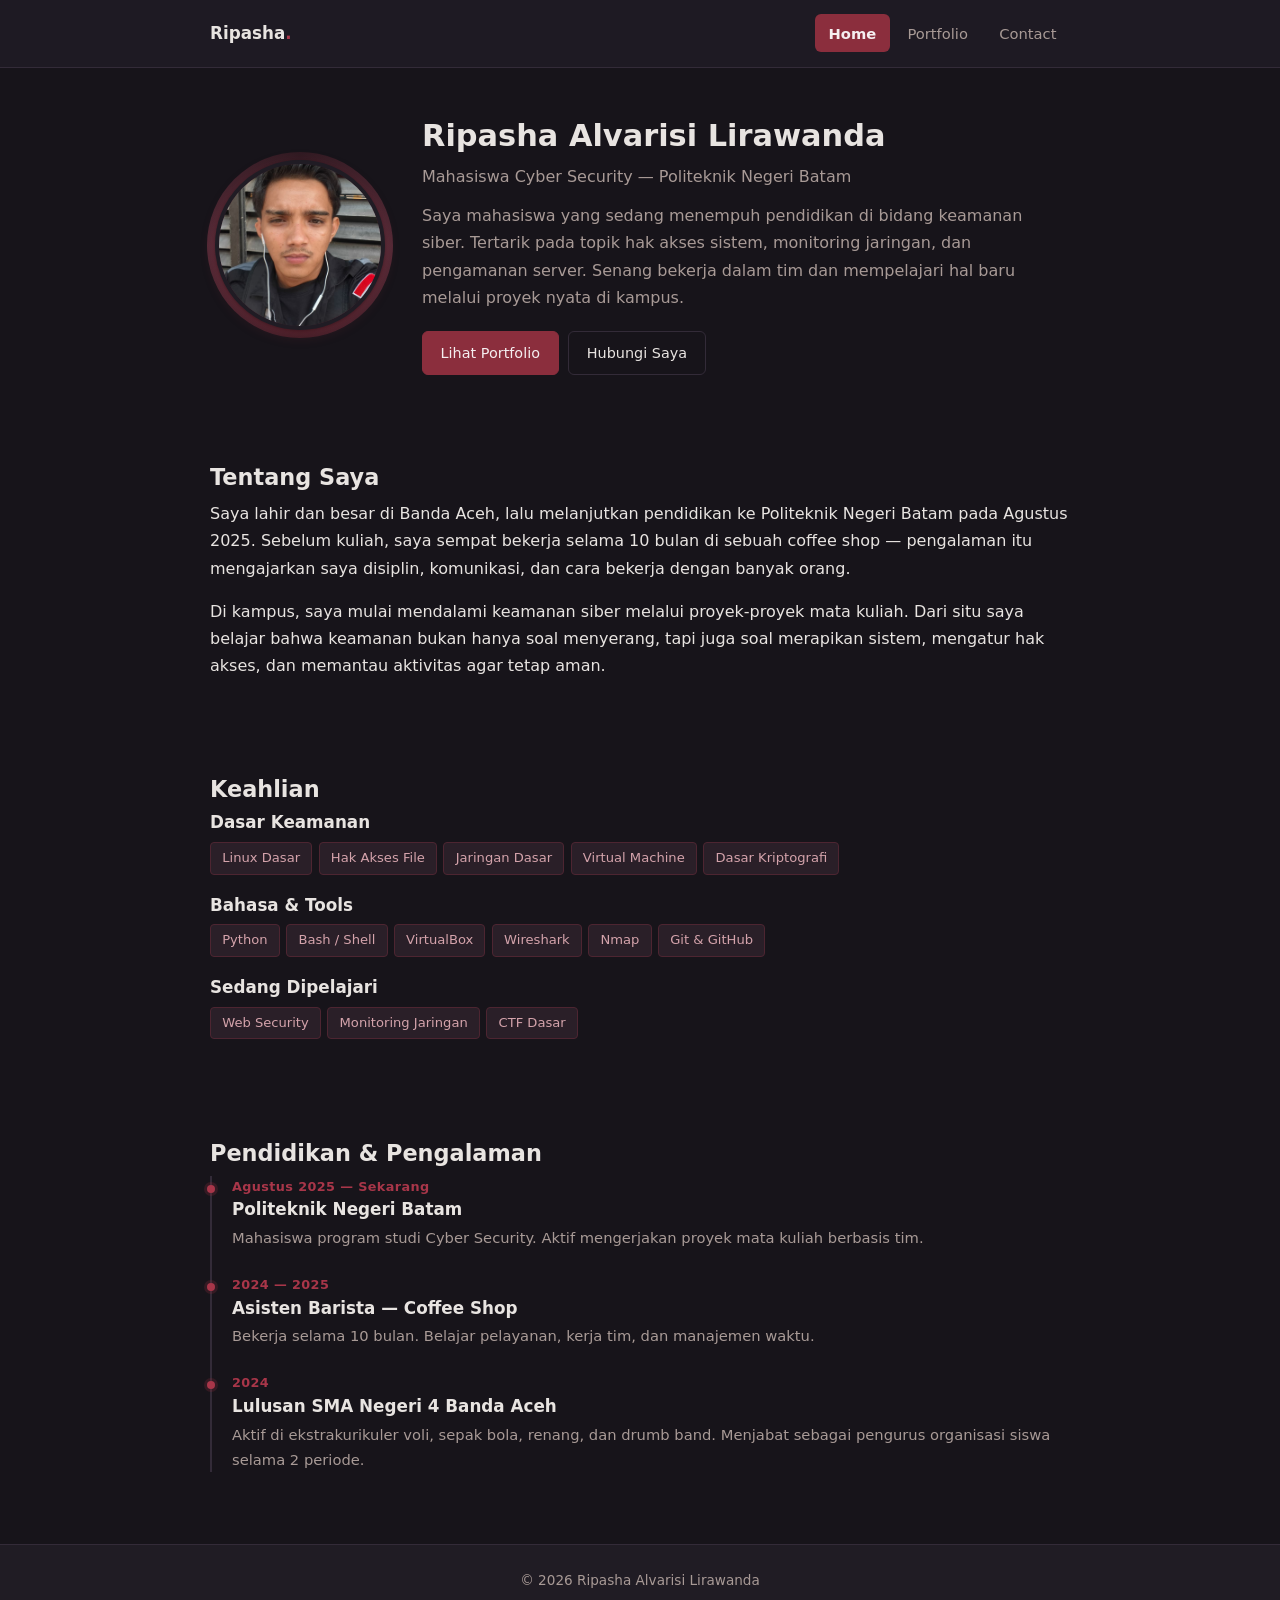
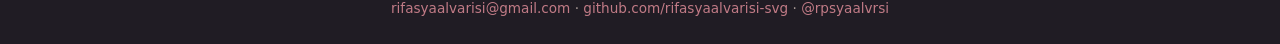
==== minggu1/index.html @ c2cc4b64 "Add files via upload" ====
<!DOCTYPE html>
<html lang="id">
<head>
  <meta charset="UTF-8">
  <meta name="viewport" content="width=device-width, initial-scale=1.0">
  <title>Ripasha Alvarisi Lirawanda — Mahasiswa Cyber Security</title>
  <meta name="description" content="Profil pribadi Ripasha Alvarisi Lirawanda, mahasiswa Cyber Security Politeknik Negeri Batam.">
  <link rel="stylesheet" href="css/style.css">
</head>
<body>

  <header class="site-header">
    <nav class="nav" aria-label="Navigasi utama">
      <a class="brand" href="index.html">Ripasha<span>.</span></a>
      <ul class="nav-list">
        <li><a href="index.html" aria-current="page">Home</a></li>
        <li><a href="portfolio.html">Portfolio</a></li>
        <li><a href="contact.html">Contact</a></li>
      </ul>
    </nav>
  </header>

  <main id="main">

    <!-- HERO -->
    <section class="hero" aria-labelledby="hero-title">
      <figure class="hero-photo">
        <img src="img/foto.jpg" alt="Foto Ripasha Alvarisi Lirawanda" width="200" height="200">
      </figure>

      <div class="hero-text">
        <h1 id="hero-title">Ripasha Alvarisi Lirawanda</h1>
        <p class="role">Mahasiswa Cyber Security — Politeknik Negeri Batam</p>
        <p class="bio">
          Saya mahasiswa yang sedang menempuh pendidikan di bidang keamanan
          siber. Tertarik pada topik hak akses sistem, monitoring jaringan,
          dan pengamanan server. Senang bekerja dalam tim dan mempelajari
          hal baru melalui proyek nyata di kampus.
        </p>
        <div class="cta">
          <a class="btn btn-primary" href="portfolio.html">Lihat Portfolio</a>
          <a class="btn btn-ghost" href="contact.html">Hubungi Saya</a>
        </div>
      </div>
    </section>

    <section class="section" id="tentang" aria-labelledby="tentang-title">
      <h2 id="tentang-title">Tentang Saya</h2>
      <p>
        Saya lahir dan besar di Banda Aceh, lalu melanjutkan pendidikan
        ke Politeknik Negeri Batam pada Agustus 2025. Sebelum kuliah, saya
        sempat bekerja selama 10 bulan di sebuah coffee shop — pengalaman
        itu mengajarkan saya disiplin, komunikasi, dan cara bekerja dengan
        banyak orang.
      </p>
      <p>
        Di kampus, saya mulai mendalami keamanan siber melalui proyek-proyek
        mata kuliah. Dari situ saya belajar bahwa keamanan bukan hanya soal
        menyerang, tapi juga soal merapikan sistem, mengatur hak akses, dan
        memantau aktivitas agar tetap aman.
      </p>
    </section>

    <!-- SKILL -->
    <section class="section" id="skill" aria-labelledby="skill-title">
      <h2 id="skill-title">Keahlian</h2>

      <h3>Dasar Keamanan</h3>
      <ul class="badges">
        <li>Linux Dasar</li>
        <li>Hak Akses File</li>
        <li>Jaringan Dasar</li>
        <li>Virtual Machine</li>
        <li>Dasar Kriptografi</li>
      </ul>

      <h3>Bahasa &amp; Tools</h3>
      <ul class="badges">
        <li>Python</li>
        <li>Bash / Shell</li>
        <li>VirtualBox</li>
        <li>Wireshark</li>
        <li>Nmap</li>
        <li>Git &amp; GitHub</li>
      </ul>

      <h3>Sedang Dipelajari</h3>
      <ul class="badges">
        <li>Web Security</li>
        <li>Monitoring Jaringan</li>
        <li>CTF Dasar</li>
      </ul>
    </section>

    <section class="section" id="pengalaman" aria-labelledby="pengalaman-title">
      <h2 id="pengalaman-title">Pendidikan &amp; Pengalaman</h2>
      <ol class="timeline">
        <li>
          <time datetime="2025">Agustus 2025 — Sekarang</time>
          <h3>Politeknik Negeri Batam</h3>
          <p>Mahasiswa program studi Cyber Security. Aktif mengerjakan proyek mata kuliah berbasis tim.</p>
        </li>
        <li>
          <time datetime="2024">2024 — 2025</time>
          <h3>Asisten Barista — Coffee Shop</h3>
          <p>Bekerja selama 10 bulan. Belajar pelayanan, kerja tim, dan manajemen waktu.</p>
        </li>
        <li>
          <time datetime="2024">2024</time>
          <h3>Lulusan SMA Negeri 4 Banda Aceh</h3>
          <p>Aktif di ekstrakurikuler voli, sepak bola, renang, dan drumb band. Menjabat sebagai pengurus organisasi siswa selama 2 periode.</p>
        </li>
      </ol>
    </section>

  </main>

  <footer class="site-footer">
    <p>&copy; 2026 Ripasha Alvarisi Lirawanda</p>
    <address class="footer-contact">
      <a href="mailto:rifasyaalvarisi@gmail.com">rifasyaalvarisi@gmail.com</a> ·
      <a href="https://github.com/rifasyaalvarisi-svg" target="_blank" rel="noopener">github.com/rifasyaalvarisi-svg</a> ·
      <a href="https://instagram.com/rpsyaalvrsi" target="_blank" rel="noopener">@rpsyaalvrsi</a>
    </address>
  </footer>

</body>
</html>
---- minggu1/css/style.css ----
/* ===== 1. Variabel warna ===== */
:root {
  --text:        #e8e4e1;   /* teks utama terang */
  --text-soft:   #a89a96;   /* teks sekunder abu kemerahan */
  --bg:          #17141a;   /* latar utama gelap */
  --surface:     #201c24;   /* kartu & panel */
  --surface-2:   #262130;   /* panel lebih terang sedikit */
  --border:      #332b38;   /* garis tepi */
  --accent:      #8b2e3d;   /* maroon utama */
  --accent-hi:   #a83649;   /* maroon terang (hover) */
  --accent-soft: #2a1f28;   /* maroon transparan lembut */
  --accent-line: #4d2531;   /* garis aksen */
}

*, *::before, *::after { box-sizing: border-box; }

body {
  margin: 0;
  font-family: "Segoe UI", system-ui, -apple-system, sans-serif;
  font-size: 16px;
  line-height: 1.7;
  color: var(--text);
  background: var(--bg);
  -webkit-font-smoothing: antialiased;
}

img { max-width: 100%; display: block; }

h1, h2, h3 { margin: 0 0 .5rem; line-height: 1.3; }
h1 { font-size: 1.9rem; }
h2 { font-size: 1.4rem; margin-top: 2rem; }
h3 { font-size: 1.05rem; }

p { margin: 0 0 1rem; }

a { color: #c17b86; text-decoration: none; transition: color .15s; }
a:hover { color: #e1a3ad; text-decoration: underline; }

.sr-only {
  position: absolute;
  width: 1px;
  height: 1px;
  overflow: hidden;
  clip: rect(0 0 0 0);
}

/* ===== 3. Header & Navigasi ===== */
.site-header {
  background: rgba(32, 28, 36, .92);
  border-bottom: 1px solid var(--border);
  backdrop-filter: blur(10px);
  -webkit-backdrop-filter: blur(10px);
  position: sticky;
  top: 0;
  z-index: 50;
}

.nav {
  max-width: 900px;
  margin: 0 auto;
  padding: .9rem 1.25rem;
  display: flex;
  align-items: center;
  justify-content: space-between;
  flex-wrap: wrap;
  gap: .75rem;
}

.brand {
  font-weight: 700;
  font-size: 1.05rem;
  color: var(--text);
}
.brand span { color: var(--accent-hi); }

.nav-list {
  list-style: none;
  display: flex;
  gap: .25rem;
  margin: 0;
  padding: 0;
}

.nav-list a {
  display: block;
  padding: .4rem .85rem;
  border-radius: 6px;
  font-size: .92rem;
  color: var(--text-soft);
  transition: background .15s, color .15s;
}

.nav-list a:hover {
  background: var(--accent-soft);
  color: var(--text);
  text-decoration: none;
}

.nav-list a[aria-current="page"] {
  background: var(--accent);
  color: #f5eef0;
  font-weight: 600;
}

/* ===== 4. Layout umum ===== */
.section {
  max-width: 900px;
  margin: 0 auto;
  padding: 1.5rem 1.25rem;
}

.page-head {
  padding-top: 2.5rem;
  padding-bottom: 0;
}

/* ===== 5. Hero (index.html) ===== */
.hero {
  max-width: 900px;
  margin: 0 auto;
  padding: 3rem 1.25rem 2rem;
  display: grid;
  grid-template-columns: 180px 1fr;
  gap: 2rem;
  align-items: center;
}

.hero-photo {
  margin: 0;
  position: relative;
  justify-self: center;
}

.hero-photo::before {
  content: "";
  position: absolute;
  inset: -8px;
  border-radius: 50%;
  background: conic-gradient(
    from 180deg,
    #8b2e3d,
    #c1526a,
    #5c2530,
    #c1526a,
    #8b2e3d
  );
  opacity: .35;
  z-index: 0;
  transition: opacity .3s, transform .3s;
}

.hero-photo img {
  position: relative;
  z-index: 1;
  width: 170px;
  height: 170px;
  object-fit: cover;
  border-radius: 50%;
  border: 4px solid var(--surface);
  box-shadow:
    0 4px 14px rgba(139, 46, 61, .35),
    0 1px 3px rgba(0, 0, 0, .4);
  transition: transform .35s ease, box-shadow .35s ease;
}

.hero-photo:hover img {
  transform: scale(1.04);
  box-shadow:
    0 8px 22px rgba(139, 46, 61, .55),
    0 2px 6px rgba(0, 0, 0, .5);
}

.hero-photo:hover::before {
  opacity: .65;
  transform: scale(1.03);
}

.role {
  font-size: 1rem;
  color: var(--text-soft);
  margin-bottom: .75rem;
}

.bio {
  color: var(--text-soft);
  max-width: 60ch;
}

.cta {
  display: flex;
  gap: .6rem;
  flex-wrap: wrap;
  margin-top: 1.25rem;
}

/* ===== 6. Tombol ===== */
.btn {
  display: inline-block;
  padding: .55rem 1.1rem;
  font-family: inherit;
  font-size: .9rem;
  font-weight: 500;
  border-radius: 6px;
  border: 1px solid transparent;
  cursor: pointer;
  transition: background .15s, border-color .15s, color .15s, transform .15s;
}
.btn:hover { text-decoration: none; }

.btn-primary {
  background: var(--accent);
  color: #f5eef0;
  border-color: var(--accent);
}
.btn-primary:hover {
  background: var(--accent-hi);
  border-color: var(--accent-hi);
  transform: translateY(-1px);
}

.btn-ghost {
  background: transparent;
  color: var(--text);
  border-color: var(--border);
}
.btn-ghost:hover {
  border-color: var(--accent-hi);
  color: #e1a3ad;
}

/* ===== 7. Badge skill / teknologi ===== */
.badges {
  list-style: none;
  display: flex;
  flex-wrap: wrap;
  gap: .4rem;
  padding: 0;
  margin: 0 0 1.25rem;
}

.badges li {
  padding: .25rem .7rem;
  font-size: .82rem;
  background: var(--accent-soft);
  border: 1px solid var(--accent-line);
  border-radius: 4px;
  color: #d4a3ab;
}

.badges-sm li {
  font-size: .75rem;
  padding: .2rem .55rem;
}

/* ===== 8. Timeline ===== */
.timeline {
  list-style: none;
  margin: 0;
  padding: 0 0 0 1.25rem;
  border-left: 2px solid var(--border);
  display: grid;
  gap: 1.5rem;
}

.timeline li { position: relative; }

.timeline li::before {
  content: "";
  position: absolute;
  left: calc(-1.25rem - 5px);
  top: .55rem;
  width: 8px;
  height: 8px;
  border-radius: 50%;
  background: var(--accent-hi);
  box-shadow: 0 0 0 3px rgba(139, 46, 61, .25);
}

.timeline time {
  display: block;
  font-size: .8rem;
  color: var(--accent-hi);
  font-weight: 600;
  letter-spacing: .03em;
}

.timeline h3 { margin: .1rem 0 .25rem; }

.timeline p {
  margin: 0;
  font-size: .92rem;
  color: var(--text-soft);
}

/* ===== 9. Grid & Kartu Proyek ===== */
.grid {
  display: grid;
  grid-template-columns: repeat(auto-fit, minmax(260px, 1fr));
  gap: 1.25rem;
}

.card {
  background: var(--surface);
  border: 1px solid var(--border);
  border-radius: 8px;
  overflow: hidden;
  display: flex;
  flex-direction: column;
  transition: border-color .2s, box-shadow .2s, transform .2s;
}

.card:hover {
  border-color: var(--accent-line);
  box-shadow: 0 4px 18px rgba(139, 46, 61, .2);
  transform: translateY(-2px);
}

.card-media {
  margin: 0;
  aspect-ratio: 16 / 10;
  background: var(--surface-2);
  overflow: hidden;
}

.card-media img {
  width: 100%;
  height: 100%;
  object-fit: cover;
}

.card-body {
  padding: 1.1rem;
  display: flex;
  flex-direction: column;
  flex: 1;
}

.card-tag {
  font-size: .75rem;
  text-transform: uppercase;
  letter-spacing: .05em;
  color: var(--accent-hi);
  margin: 0 0 .35rem;
  font-weight: 600;
}

.card-body p {
  font-size: .92rem;
  color: var(--text-soft);
}

.card-links {
  margin-top: auto;
  padding-top: .5rem;
  font-size: .88rem;
  font-weight: 500;
}

/* Keterangan untuk proyek tanpa repositori publik */
.card-note {
  margin-top: auto;
  padding-top: .6rem;
  font-size: .8rem;
  font-style: italic;
  color: var(--text-soft);
  border-top: 1px dashed var(--border);
}

/* Kartu "Proyek Berikutnya" */
.card-soon {
  justify-content: center;
  border-style: dashed;
  background: transparent;
}

.card-soon .card-body { justify-content: center; }

/* ===== 10. Form (contact.html) ===== */
.form {
  background: var(--surface);
  border: 1px solid var(--border);
  border-radius: 8px;
  padding: 1.5rem;
  display: grid;
  gap: 1.1rem;
  max-width: 640px;
}

.form-row {
  display: grid;
  grid-template-columns: 1fr 1fr;
  gap: 1rem;
}

.field {
  display: flex;
  flex-direction: column;
  gap: .35rem;
}

.field label {
  font-size: .88rem;
  font-weight: 500;
  color: var(--text);
}

.req { color: #d9707e; }

.field input,
.field select,
.field textarea {
  width: 100%;
  padding: .55rem .75rem;
  font-family: inherit;
  font-size: .92rem;
  color: var(--text);
  background: var(--surface-2);
  border: 1px solid var(--border);
  border-radius: 6px;
  transition: border-color .15s, box-shadow .15s, background .15s;
}

.field input::placeholder,
.field textarea::placeholder {
  color: #6e5f6b;
}

.field input:focus,
.field select:focus,
.field textarea:focus {
  outline: none;
  background: var(--surface);
  border-color: var(--accent-hi);
  box-shadow: 0 0 0 3px rgba(139, 46, 61, .25);
}

.field select option {
  background: var(--surface);
  color: var(--text);
}

.field textarea {
  resize: vertical;
  min-height: 100px;
}

.form .btn-primary {
  justify-self: start;
}

/* ===== 11. Kontak tambahan ===== */
.contact-aside {
  margin-top: 2rem;
  max-width: 640px;
}

.contact-aside h2 {
  margin-top: 0;
  font-size: 1.05rem;
}

.contact-list {
  list-style: none;
  padding: 0;
  margin: 0;
  font-style: normal;
  display: grid;
  gap: .35rem;
  font-size: .92rem;
  color: var(--text-soft);
}

/* ===== 12. Daftar Sertifikat ===== */
.cert-list {
  list-style: none;
  padding: 0;
  margin: 0;
  display: grid;
  gap: .75rem;
}

.cert-item {
  display: flex;
  align-items: center;
  justify-content: space-between;
  gap: 1rem;
  padding: 1rem 1.1rem;
  background: var(--surface);
  border: 1px solid var(--border);
  border-radius: 8px;
  transition: border-color .2s, box-shadow .2s;
}

.cert-item:hover {
  border-color: var(--accent-line);
  box-shadow: 0 4px 14px rgba(139, 46, 61, .18);
}

.cert-info h3 {
  margin: 0 0 .15rem;
  font-size: 1rem;
  color: var(--text);
}

.cert-meta {
  margin: 0;
  font-size: .85rem;
  color: var(--text-soft);
}

.cert-link {
  flex-shrink: 0;
  font-size: .88rem;
  font-weight: 500;
  color: #c17b86;
}

.site-footer {
  margin-top: 3rem;
  padding: 1.5rem 1.25rem;
  text-align: center;
  font-size: .85rem;
  color: var(--text-soft);
  border-top: 1px solid var(--border);
  background: var(--surface);
}

.site-footer p { margin: 0 0 .3rem; }

.footer-contact {
  font-style: normal;
}

@media (max-width: 640px) {
  .hero {
    grid-template-columns: 1fr;
    text-align: center;
    gap: 1.5rem;
    padding-top: 2rem;
  }

  .hero-photo { justify-self: center; }

  .cta { justify-content: center; }

  .form-row { grid-template-columns: 1fr; }

  .nav { justify-content: center; }

  .cert-item {
    flex-direction: column;
    align-items: flex-start;
  }
}

@media (prefers-reduced-motion: reduce) {
  *, *::before, *::after {
    transition: none !important;
    animation: none !important;
  }
}
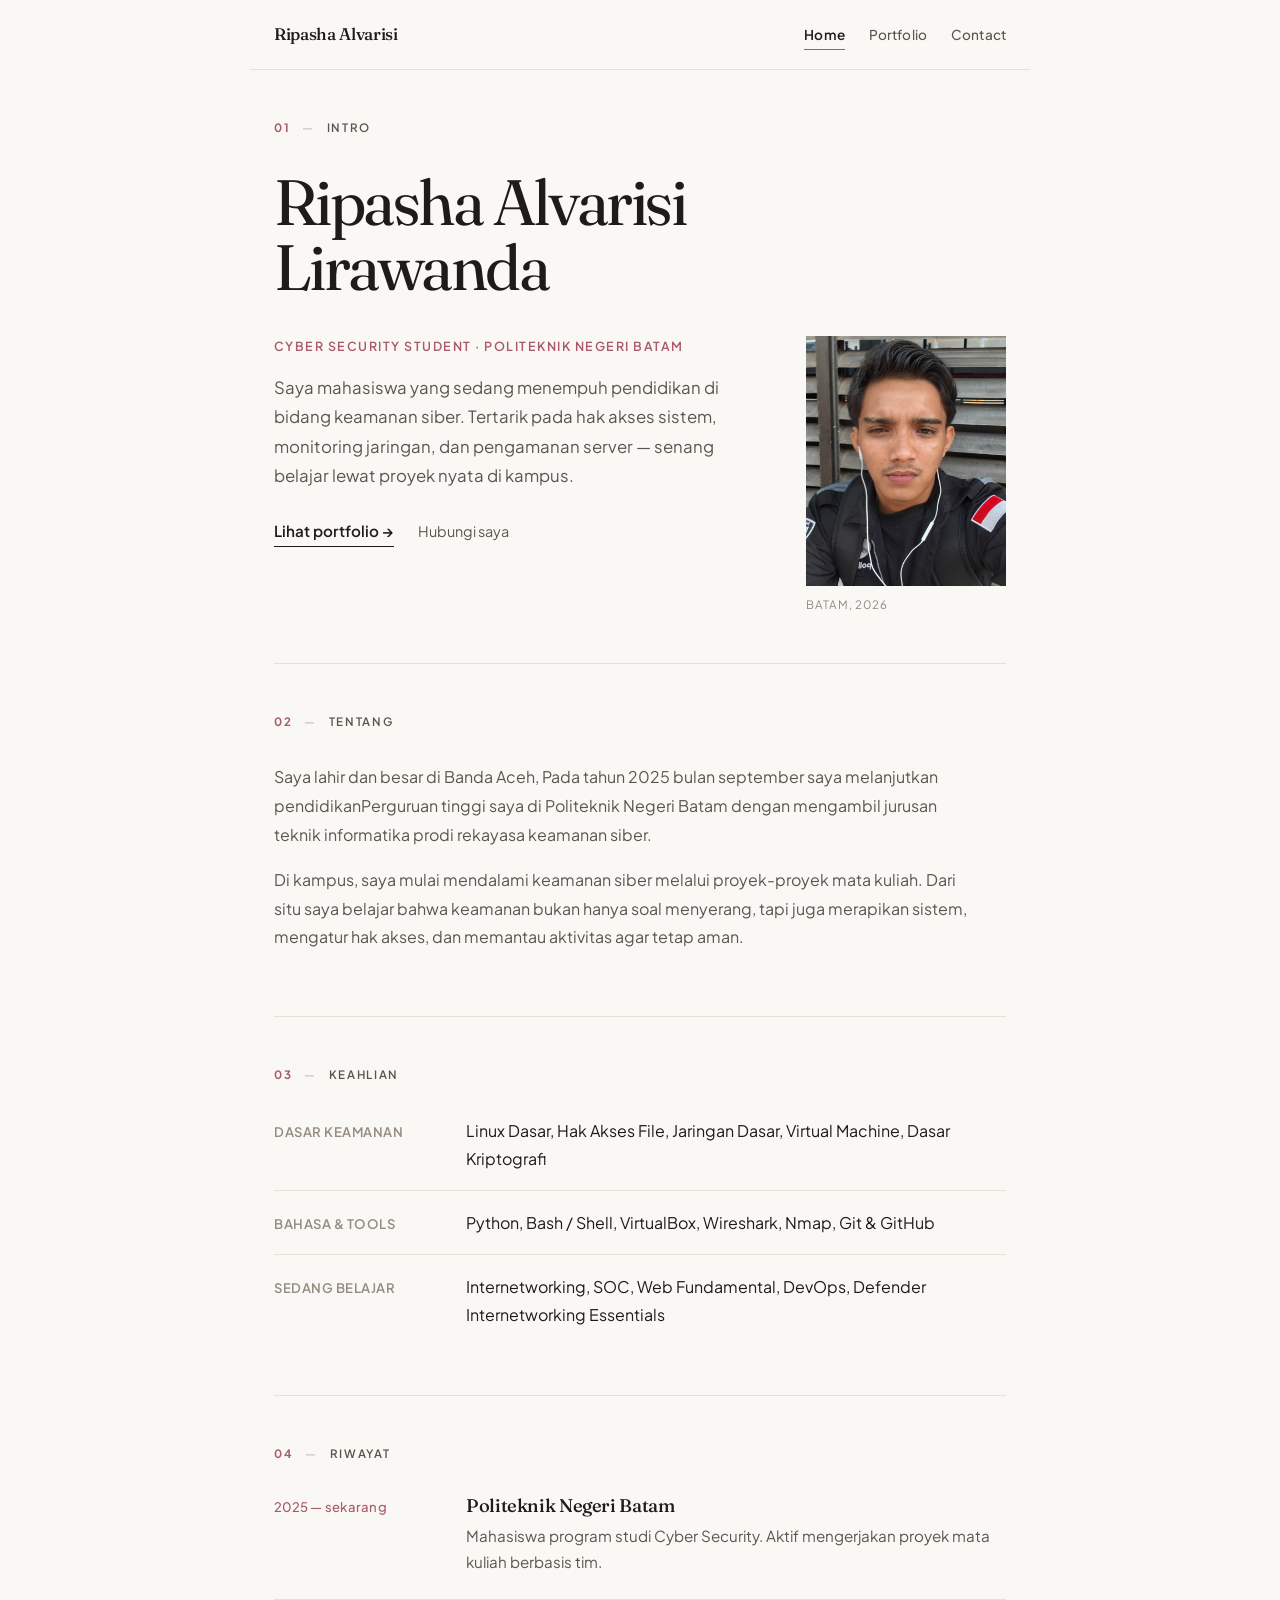
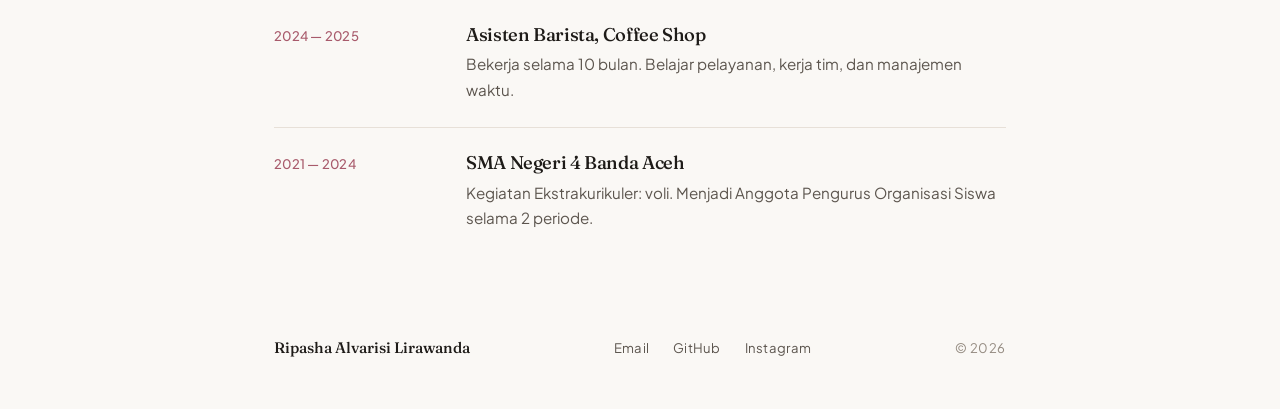
==== commit 1c3c9de0: "Rapikan struktur folder minggu1" ====
--- a/minggu1/index.html
+++ b/minggu1/index.html
@@ -3,125 +3,151 @@
 <head>
   <meta charset="UTF-8">
   <meta name="viewport" content="width=device-width, initial-scale=1.0">
-  <title>Ripasha Alvarisi Lirawanda — Mahasiswa Cyber Security</title>
-  <meta name="description" content="Profil pribadi Ripasha Alvarisi Lirawanda, mahasiswa Cyber Security Politeknik Negeri Batam.">
+  <title>Ripasha Alvarisi Lirawanda — Cyber Security Student</title>
+  <meta name="description" content="Profil Ripasha Alvarisi Lirawanda, mahasiswa Cyber Security Politeknik Negeri Batam.">
+  <link rel="preconnect" href="https://fonts.googleapis.com">
+  <link rel="preconnect" href="https://fonts.gstatic.com" crossorigin>
+  <link href="https://fonts.googleapis.com/css2?family=Fraunces:ital,opsz,wght@0,9..144,400;0,9..144,500;0,9..144,600;1,9..144,400;1,9..144,500&family=Plus+Jakarta+Sans:wght@400;500;600;700&display=swap" rel="stylesheet">
   <link rel="stylesheet" href="css/style.css">
 </head>
 <body>
 
-  <header class="site-header">
-    <nav class="nav" aria-label="Navigasi utama">
-      <a class="brand" href="index.html">Ripasha<span>.</span></a>
-      <ul class="nav-list">
-        <li><a href="index.html" aria-current="page">Home</a></li>
-        <li><a href="portfolio.html">Portfolio</a></li>
-        <li><a href="contact.html">Contact</a></li>
-      </ul>
+  <header class="topbar">
+    <a class="brand" href="index.html">Ripasha Alvarisi</a>
+    <nav class="topnav" aria-label="Navigasi">
+      <a href="index.html" aria-current="page">Home</a>
+      <a href="portfolio.html">Portfolio</a>
+      <a href="contact.html">Contact</a>
     </nav>
   </header>
 
-  <main id="main">
+  <main>
 
-    <!-- HERO -->
-    <section class="hero" aria-labelledby="hero-title">
-      <figure class="hero-photo">
-        <img src="img/foto.jpg" alt="Foto Ripasha Alvarisi Lirawanda" width="200" height="200">
-      </figure>
+    <!-- 01 · INTRO -->
+    <section class="sec">
+      <header class="sec-head">
+        <span class="num">01</span>
+        <span class="dash">—</span>
+        <span class="label">Intro</span>
+      </header>
 
-      <div class="hero-text">
-        <h1 id="hero-title">Ripasha Alvarisi Lirawanda</h1>
-        <p class="role">Mahasiswa Cyber Security — Politeknik Negeri Batam</p>
-        <p class="bio">
-          Saya mahasiswa yang sedang menempuh pendidikan di bidang keamanan
-          siber. Tertarik pada topik hak akses sistem, monitoring jaringan,
-          dan pengamanan server. Senang bekerja dalam tim dan mempelajari
-          hal baru melalui proyek nyata di kampus.
-        </p>
-        <div class="cta">
-          <a class="btn btn-primary" href="portfolio.html">Lihat Portfolio</a>
-          <a class="btn btn-ghost" href="contact.html">Hubungi Saya</a>
+      <h1 class="hero-name">
+        Ripasha Alvarisi<br>Lirawanda
+      </h1>
+
+      <div class="intro-grid">
+        <div class="intro-main">
+          <p class="kicker">Cyber Security Student · Politeknik Negeri Batam</p>
+          <p class="lede">
+            Saya mahasiswa yang sedang menempuh pendidikan di bidang keamanan
+            siber. Tertarik pada hak akses sistem, monitoring jaringan, dan
+            pengamanan server — senang belajar lewat proyek nyata di kampus.
+          </p>
+          <p class="cta-row">
+            <a class="cta-link" href="portfolio.html">Lihat portfolio <span class="arrow">→</span></a>
+            <a class="cta-plain" href="contact.html">Hubungi saya</a>
+          </p>
         </div>
+
+        <figure class="intro-photo">
+          <img src="img/foto.jpg" alt="Foto Ripasha Alvarisi Lirawanda">
+          <figcaption>Batam, 2026</figcaption>
+        </figure>
       </div>
     </section>
 
-    <section class="section" id="tentang" aria-labelledby="tentang-title">
-      <h2 id="tentang-title">Tentang Saya</h2>
-      <p>
-        Saya lahir dan besar di Banda Aceh, lalu melanjutkan pendidikan
-        ke Politeknik Negeri Batam pada Agustus 2025. Sebelum kuliah, saya
-        sempat bekerja selama 10 bulan di sebuah coffee shop — pengalaman
-        itu mengajarkan saya disiplin, komunikasi, dan cara bekerja dengan
-        banyak orang.
-      </p>
-      <p>
-        Di kampus, saya mulai mendalami keamanan siber melalui proyek-proyek
-        mata kuliah. Dari situ saya belajar bahwa keamanan bukan hanya soal
-        menyerang, tapi juga soal merapikan sistem, mengatur hak akses, dan
-        memantau aktivitas agar tetap aman.
-      </p>
+    <!-- 02 · TENTANG -->
+    <section class="sec">
+      <header class="sec-head">
+        <span class="num">02</span>
+        <span class="dash">—</span>
+        <span class="label">Tentang</span>
+      </header>
+
+      <div class="prose">
+        <p>
+          Saya lahir dan besar di Banda Aceh, Pada tahun 2025 bulan september 
+          saya melanjutkan pendidikanPerguruan tinggi saya di Politeknik Negeri Batam 
+          dengan mengambil jurusan teknik informatika prodi rekayasa keamanan siber.
+        </p>
+        <p>
+          Di kampus, saya mulai mendalami keamanan siber melalui proyek-proyek
+          mata kuliah. Dari situ saya belajar bahwa keamanan bukan hanya soal
+          menyerang, tapi juga merapikan sistem, mengatur hak akses, dan
+          memantau aktivitas agar tetap aman.
+        </p>
+      </div>
     </section>
 
-    <!-- SKILL -->
-    <section class="section" id="skill" aria-labelledby="skill-title">
-      <h2 id="skill-title">Keahlian</h2>
+    <!-- 03 · KEAHLIAN -->
+    <section class="sec">
+      <header class="sec-head">
+        <span class="num">03</span>
+        <span class="dash">—</span>
+        <span class="label">Keahlian</span>
+      </header>
 
-      <h3>Dasar Keamanan</h3>
-      <ul class="badges">
-        <li>Linux Dasar</li>
-        <li>Hak Akses File</li>
-        <li>Jaringan Dasar</li>
-        <li>Virtual Machine</li>
-        <li>Dasar Kriptografi</li>
-      </ul>
-
-      <h3>Bahasa &amp; Tools</h3>
-      <ul class="badges">
-        <li>Python</li>
-        <li>Bash / Shell</li>
-        <li>VirtualBox</li>
-        <li>Wireshark</li>
-        <li>Nmap</li>
-        <li>Git &amp; GitHub</li>
-      </ul>
-
-      <h3>Sedang Dipelajari</h3>
-      <ul class="badges">
-        <li>Web Security</li>
-        <li>Monitoring Jaringan</li>
-        <li>CTF Dasar</li>
-      </ul>
+      <dl class="skills">
+        <div class="skill-row">
+          <dt>Dasar Keamanan</dt>
+          <dd>Linux Dasar, Hak Akses File, Jaringan Dasar, Virtual Machine, Dasar Kriptografi</dd>
+        </div>
+        <div class="skill-row">
+          <dt>Bahasa &amp; Tools</dt>
+          <dd>Python, Bash / Shell, VirtualBox, Wireshark, Nmap, Git &amp; GitHub</dd>
+        </div>
+        <div class="skill-row">
+          <dt>Sedang Belajar</dt>
+          <dd>Internetworking, SOC, Web Fundamental, DevOps, Defender Internetworking Essentials</dd>
+        </div>
+      </dl>
     </section>
 
-    <section class="section" id="pengalaman" aria-labelledby="pengalaman-title">
-      <h2 id="pengalaman-title">Pendidikan &amp; Pengalaman</h2>
-      <ol class="timeline">
-        <li>
-          <time datetime="2025">Agustus 2025 — Sekarang</time>
-          <h3>Politeknik Negeri Batam</h3>
-          <p>Mahasiswa program studi Cyber Security. Aktif mengerjakan proyek mata kuliah berbasis tim.</p>
+    <!-- 04 · RIWAYAT -->
+    <section class="sec">
+      <header class="sec-head">
+        <span class="num">04</span>
+        <span class="dash">—</span>
+        <span class="label">Riwayat</span>
+      </header>
+
+      <ol class="log">
+        <li class="log-row">
+          <span class="log-date">2025 — sekarang</span>
+          <div class="log-body">
+            <h3>Politeknik Negeri Batam</h3>
+            <p>Mahasiswa program studi Cyber Security. Aktif mengerjakan proyek mata kuliah berbasis tim.</p>
+          </div>
         </li>
-        <li>
-          <time datetime="2024">2024 — 2025</time>
-          <h3>Asisten Barista — Coffee Shop</h3>
-          <p>Bekerja selama 10 bulan. Belajar pelayanan, kerja tim, dan manajemen waktu.</p>
+        <li class="log-row">
+          <span class="log-date">2024 — 2025</span>
+          <div class="log-body">
+            <h3>Asisten Barista, Coffee Shop</h3>
+            <p>Bekerja selama 10 bulan. Belajar pelayanan, kerja tim, dan manajemen waktu.</p>
+          </div>
         </li>
-        <li>
-          <time datetime="2024">2024</time>
-          <h3>Lulusan SMA Negeri 4 Banda Aceh</h3>
-          <p>Aktif di ekstrakurikuler voli, sepak bola, renang, dan drumb band. Menjabat sebagai pengurus organisasi siswa selama 2 periode.</p>
+        <li class="log-row">
+          <span class="log-date">2021 — 2024</span>
+          <div class="log-body">
+            <h3>SMA Negeri 4 Banda Aceh</h3>
+            <p>Kegiatan Ekstrakurikuler: voli.
+              Menjadi Anggota Pengurus Organisasi Siswa selama 2 periode.
+            </p>
+          </div>
         </li>
       </ol>
     </section>
 
   </main>
 
-  <footer class="site-footer">
-    <p>&copy; 2026 Ripasha Alvarisi Lirawanda</p>
-    <address class="footer-contact">
-      <a href="mailto:rifasyaalvarisi@gmail.com">rifasyaalvarisi@gmail.com</a> ·
-      <a href="https://github.com/rifasyaalvarisi-svg" target="_blank" rel="noopener">github.com/rifasyaalvarisi-svg</a> ·
-      <a href="https://instagram.com/rpsyaalvrsi" target="_blank" rel="noopener">@rpsyaalvrsi</a>
-    </address>
+  <footer class="footer">
+    <span class="footer-name">Ripasha Alvarisi Lirawanda</span>
+    <nav class="footer-nav">
+      <a href="mailto:rifasyaalvarisi@gmail.com">Email</a>
+      <a href="https://github.com/rifasyaalvarisi-svg" target="_blank" rel="noopener">GitHub</a>
+      <a href="https://instagram.com/rpsyaalvrsi" target="_blank" rel="noopener">Instagram</a>
+    </nav>
+    <span class="footer-year">© 2026</span>
   </footer>
 
 </body>
--- a/minggu1/css/style.css
+++ b/minggu1/css/style.css
@@ -1,555 +1,730 @@
-/* ===== 1. Variabel warna ===== */
+/* =========================================================
+   STYLE.CSS — Ripasha Alvarisi Lirawanda
+   Editorial · Warm · Minimal
+   ========================================================= */
+
 :root {
-  --text:        #e8e4e1;   /* teks utama terang */
-  --text-soft:   #a89a96;   /* teks sekunder abu kemerahan */
-  --bg:          #17141a;   /* latar utama gelap */
-  --surface:     #201c24;   /* kartu & panel */
-  --surface-2:   #262130;   /* panel lebih terang sedikit */
-  --border:      #332b38;   /* garis tepi */
-  --accent:      #8b2e3d;   /* maroon utama */
-  --accent-hi:   #a83649;   /* maroon terang (hover) */
-  --accent-soft: #2a1f28;   /* maroon transparan lembut */
-  --accent-line: #4d2531;   /* garis aksen */
+  --bg:        #faf8f5;
+  --surface:   #ffffff;
+  --rule:      #e7e0d8;
+  --rule-hi:   #cfc6bb;
+
+  --ink:       #1e1b18;
+  --ink-2:     #5c554e;
+  --ink-3:     #948b81;
+
+  --accent:    #a85a6b;
+  --accent-hi: #8c4557;
+
+  --serif: "Fraunces", Georgia, serif;
+  --sans:  "Plus Jakarta Sans", system-ui, -apple-system, sans-serif;
+
+  --max: 780px;
+  --pad: 1.5rem;
 }
 
 *, *::before, *::after { box-sizing: border-box; }
 
+html { scroll-behavior: smooth; }
+
 body {
   margin: 0;
-  font-family: "Segoe UI", system-ui, -apple-system, sans-serif;
+  font-family: var(--sans);
   font-size: 16px;
   line-height: 1.7;
-  color: var(--text);
+  font-weight: 400;
+  color: var(--ink);
   background: var(--bg);
   -webkit-font-smoothing: antialiased;
+  -moz-osx-font-smoothing: grayscale;
 }
 
 img { max-width: 100%; display: block; }
 
-h1, h2, h3 { margin: 0 0 .5rem; line-height: 1.3; }
-h1 { font-size: 1.9rem; }
-h2 { font-size: 1.4rem; margin-top: 2rem; }
-h3 { font-size: 1.05rem; }
-
-p { margin: 0 0 1rem; }
-
-a { color: #c17b86; text-decoration: none; transition: color .15s; }
-a:hover { color: #e1a3ad; text-decoration: underline; }
-
-.sr-only {
-  position: absolute;
-  width: 1px;
-  height: 1px;
-  overflow: hidden;
-  clip: rect(0 0 0 0);
-}
-
-/* ===== 3. Header & Navigasi ===== */
-.site-header {
-  background: rgba(32, 28, 36, .92);
-  border-bottom: 1px solid var(--border);
-  backdrop-filter: blur(10px);
-  -webkit-backdrop-filter: blur(10px);
-  position: sticky;
-  top: 0;
-  z-index: 50;
-}
-
-.nav {
-  max-width: 900px;
+::selection { background: var(--accent); color: #fff; }
+
+/* ===== Tipografi dasar ===== */
+h1, h2, h3 {
+  margin: 0;
+  font-weight: 500;
+  color: var(--ink);
+  letter-spacing: -0.02em;
+  line-height: 1.2;
+}
+
+h1 { font-family: var(--serif); font-weight: 400; }
+
+h3 {
+  font-family: var(--sans);
+  font-weight: 600;
+  font-size: 1rem;
+  letter-spacing: -0.01em;
+}
+
+p { margin: 0 0 1rem; color: var(--ink-2); }
+
+a {
+  color: var(--ink);
+  text-decoration: none;
+  transition: color .18s;
+}
+a:hover { color: var(--accent); }
+
+.arrow {
+  display: inline-block;
+  transition: transform .22s cubic-bezier(.2,.7,.3,1);
+}
+a:hover .arrow { transform: translateX(3px); }
+
+/* ===== Header tipis ===== */
+.topbar {
+  max-width: var(--max);
   margin: 0 auto;
-  padding: .9rem 1.25rem;
-  display: flex;
-  align-items: center;
+  padding: 1.25rem var(--pad);
+  display: flex;
+  align-items: baseline;
   justify-content: space-between;
   flex-wrap: wrap;
-  gap: .75rem;
+  gap: 1rem;
+  border-bottom: 1px solid var(--rule);
 }
 
 .brand {
-  font-weight: 700;
+  font-family: var(--serif);
+  font-weight: 500;
   font-size: 1.05rem;
-  color: var(--text);
-}
-.brand span { color: var(--accent-hi); }
-
-.nav-list {
-  list-style: none;
-  display: flex;
-  gap: .25rem;
-  margin: 0;
-  padding: 0;
-}
-
-.nav-list a {
-  display: block;
-  padding: .4rem .85rem;
-  border-radius: 6px;
-  font-size: .92rem;
-  color: var(--text-soft);
-  transition: background .15s, color .15s;
-}
-
-.nav-list a:hover {
-  background: var(--accent-soft);
-  color: var(--text);
-  text-decoration: none;
-}
-
-.nav-list a[aria-current="page"] {
-  background: var(--accent);
-  color: #f5eef0;
-  font-weight: 600;
-}
-
-/* ===== 4. Layout umum ===== */
-.section {
-  max-width: 900px;
-  margin: 0 auto;
-  padding: 1.5rem 1.25rem;
-}
-
-.page-head {
-  padding-top: 2.5rem;
-  padding-bottom: 0;
-}
-
-/* ===== 5. Hero (index.html) ===== */
-.hero {
-  max-width: 900px;
-  margin: 0 auto;
-  padding: 3rem 1.25rem 2rem;
-  display: grid;
-  grid-template-columns: 180px 1fr;
-  gap: 2rem;
-  align-items: center;
-}
-
-.hero-photo {
-  margin: 0;
+  letter-spacing: -0.02em;
+  color: var(--ink);
+}
+
+.topnav {
+  display: flex;
+  gap: 1.5rem;
+}
+
+.topnav a {
+  font-size: .85rem;
+  font-weight: 500;
+  letter-spacing: .01em;
+  color: var(--ink-2);
   position: relative;
-  justify-self: center;
-}
-
-.hero-photo::before {
+}
+
+.topnav a:hover { color: var(--accent); }
+
+.topnav a[aria-current="page"] {
+  color: var(--ink);
+  font-weight: 600;
+}
+
+.topnav a[aria-current="page"]::after {
   content: "";
   position: absolute;
-  inset: -8px;
-  border-radius: 50%;
-  background: conic-gradient(
-    from 180deg,
-    #8b2e3d,
-    #c1526a,
-    #5c2530,
-    #c1526a,
-    #8b2e3d
-  );
-  opacity: .35;
-  z-index: 0;
-  transition: opacity .3s, transform .3s;
-}
-
-.hero-photo img {
-  position: relative;
-  z-index: 1;
-  width: 170px;
-  height: 170px;
+  left: 0;
+  right: 0;
+  bottom: -4px;
+  height: 1px;
+  background: var(--accent);
+}
+
+/* ===== Section (dengan nomor) ===== */
+main {
+  max-width: var(--max);
+  margin: 0 auto;
+  padding: 0 var(--pad);
+}
+
+.sec {
+  padding: 3rem 0;
+  border-bottom: 1px solid var(--rule);
+}
+
+.sec:last-child { border-bottom: 0; }
+
+.sec-head {
+  display: flex;
+  align-items: baseline;
+  gap: .75rem;
+  margin-bottom: 2rem;
+  font-family: var(--sans);
+  font-size: .72rem;
+  font-weight: 600;
+  letter-spacing: .14em;
+  text-transform: uppercase;
+  color: var(--ink-3);
+}
+
+.sec-head .num { color: var(--accent); font-weight: 700; }
+.sec-head .dash { opacity: .5; }
+.sec-head .label { color: var(--ink-2); }
+
+/* ===== Hero / Intro ===== */
+.hero-name {
+  font-family: var(--serif);
+  font-weight: 400;
+  font-size: clamp(2.4rem, 7vw, 4rem);
+  line-height: 1.02;
+  letter-spacing: -0.04em;
+  margin: 0 0 2.25rem;
+  color: var(--ink);
+}
+
+.intro-grid {
+  display: grid;
+  grid-template-columns: 1fr 200px;
+  gap: 3rem;
+  align-items: start;
+}
+
+.kicker {
+  font-size: .78rem;
+  font-weight: 600;
+  letter-spacing: .12em;
+  text-transform: uppercase;
+  color: var(--accent);
+  margin: 0 0 1rem;
+}
+
+.lede {
+  font-size: 1.05rem;
+  line-height: 1.75;
+  color: var(--ink-2);
+  max-width: 46ch;
+  margin: 0 0 1.75rem;
+}
+
+.cta-row {
+  display: flex;
+  align-items: baseline;
+  gap: 1.5rem;
+  flex-wrap: wrap;
+  margin: 0;
+}
+
+.cta-link {
+  font-weight: 600;
+  font-size: .95rem;
+  color: var(--ink);
+  border-bottom: 1px solid var(--ink);
+  padding-bottom: 2px;
+}
+.cta-link:hover { color: var(--accent); border-color: var(--accent); }
+
+.cta-plain {
+  font-size: .9rem;
+  color: var(--ink-2);
+}
+.cta-plain:hover { color: var(--accent); }
+
+/* Foto kotak di margin */
+.intro-photo {
+  margin: 0;
+}
+
+.intro-photo img {
+  width: 100%;
+  aspect-ratio: 4 / 5;
   object-fit: cover;
-  border-radius: 50%;
-  border: 4px solid var(--surface);
-  box-shadow:
-    0 4px 14px rgba(139, 46, 61, .35),
-    0 1px 3px rgba(0, 0, 0, .4);
-  transition: transform .35s ease, box-shadow .35s ease;
-}
-
-.hero-photo:hover img {
-  transform: scale(1.04);
-  box-shadow:
-    0 8px 22px rgba(139, 46, 61, .55),
-    0 2px 6px rgba(0, 0, 0, .5);
-}
-
-.hero-photo:hover::before {
-  opacity: .65;
-  transform: scale(1.03);
-}
-
-.role {
+  filter: contrast(1.02) saturate(0.95);
+}
+
+.intro-photo figcaption {
+  margin-top: .6rem;
+  font-size: .72rem;
+  letter-spacing: .08em;
+  text-transform: uppercase;
+  color: var(--ink-3);
+}
+
+/* ===== Prose ===== */
+.prose p {
+  max-width: 58ch;
   font-size: 1rem;
-  color: var(--text-soft);
+  line-height: 1.8;
+  color: var(--ink-2);
+}
+
+/* ===== Skills (2 kolom) ===== */
+.skills {
+  margin: 0;
+  padding: 0;
+}
+
+.skill-row {
+  display: grid;
+  grid-template-columns: 160px 1fr;
+  gap: 2rem;
+  padding: 1.1rem 0;
+  border-top: 1px solid var(--rule);
+  align-items: baseline;
+}
+
+.skill-row:first-child { border-top: 0; padding-top: 0; }
+
+.skill-row dt {
+  font-size: .82rem;
+  font-weight: 600;
+  letter-spacing: .04em;
+  text-transform: uppercase;
+  color: var(--ink-3);
+}
+
+.skill-row dd {
+  margin: 0;
+  font-size: 1rem;
+  line-height: 1.75;
+  color: var(--ink);
+}
+
+/* ===== Log / Riwayat ===== */
+.log {
+  list-style: none;
+  margin: 0;
+  padding: 0;
+}
+
+.log-row {
+  display: grid;
+  grid-template-columns: 160px 1fr;
+  gap: 2rem;
+  padding: 1.5rem 0;
+  border-top: 1px solid var(--rule);
+  align-items: baseline;
+}
+
+.log-row:first-child { border-top: 0; padding-top: 0; }
+
+.log-date {
+  font-size: .82rem;
+  font-weight: 500;
+  letter-spacing: .02em;
+  color: var(--accent);
+}
+
+.log-body h3 {
+  font-family: var(--serif);
+  font-weight: 500;
+  font-size: 1.15rem;
+  letter-spacing: -0.02em;
+  margin: 0 0 .35rem;
+  color: var(--ink);
+}
+
+.log-body p {
+  margin: 0;
+  font-size: .95rem;
+  line-height: 1.7;
+  color: var(--ink-2);
+  max-width: 55ch;
+}
+
+/* ===== Halaman judul (portfolio & contact) ===== */
+.sec-page { padding-bottom: 1rem; border-bottom: 0; }
+
+.page-title {
+  font-family: var(--serif);
+  font-weight: 400;
+  font-size: clamp(2rem, 5vw, 2.8rem);
+  letter-spacing: -0.03em;
+  line-height: 1.1;
+  margin: 0 0 1rem;
+  color: var(--ink);
+}
+
+.page-lede {
+  font-size: 1rem;
+  color: var(--ink-2);
+  max-width: 52ch;
+  line-height: 1.75;
+}
+
+/* ===== Proyek (list, bukan card) ===== */
+.projects {
+  list-style: none;
+  margin: 0;
+  padding: 0;
+}
+
+.project {
+  padding: 1.75rem 0;
+  border-top: 1px solid var(--rule);
+}
+
+.project:first-child { border-top: 0; padding-top: 0; }
+
+.project-top {
+  display: grid;
+  grid-template-columns: 40px 1fr auto;
+  gap: 1rem;
+  align-items: baseline;
   margin-bottom: .75rem;
 }
 
-.bio {
-  color: var(--text-soft);
-  max-width: 60ch;
-}
-
-.cta {
-  display: flex;
-  gap: .6rem;
+.project-idx {
+  font-size: .78rem;
+  font-weight: 600;
+  letter-spacing: .1em;
+  color: var(--accent);
+}
+
+.project-title {
+  font-family: var(--serif);
+  font-weight: 500;
+  font-size: 1.35rem;
+  letter-spacing: -0.02em;
+  margin: 0;
+  color: var(--ink);
+}
+
+.project-year {
+  font-size: .78rem;
+  font-weight: 500;
+  letter-spacing: .1em;
+  color: var(--ink-3);
+}
+
+.project-desc {
+  font-size: .96rem;
+  line-height: 1.75;
+  color: var(--ink-2);
+  max-width: 58ch;
+  margin: 0 0 1rem .75rem;
+}
+
+.project-foot {
+  display: flex;
+  align-items: baseline;
+  justify-content: space-between;
+  gap: 1rem;
   flex-wrap: wrap;
-  margin-top: 1.25rem;
-}
-
-/* ===== 6. Tombol ===== */
-.btn {
-  display: inline-block;
-  padding: .55rem 1.1rem;
-  font-family: inherit;
-  font-size: .9rem;
-  font-weight: 500;
-  border-radius: 6px;
-  border: 1px solid transparent;
-  cursor: pointer;
-  transition: background .15s, border-color .15s, color .15s, transform .15s;
-}
-.btn:hover { text-decoration: none; }
-
-.btn-primary {
-  background: var(--accent);
-  color: #f5eef0;
-  border-color: var(--accent);
-}
-.btn-primary:hover {
-  background: var(--accent-hi);
-  border-color: var(--accent-hi);
-  transform: translateY(-1px);
-}
-
-.btn-ghost {
-  background: transparent;
-  color: var(--text);
-  border-color: var(--border);
-}
-.btn-ghost:hover {
-  border-color: var(--accent-hi);
-  color: #e1a3ad;
-}
-
-/* ===== 7. Badge skill / teknologi ===== */
-.badges {
+  margin: 0 0 0 .75rem;
+  padding-top: .75rem;
+  border-top: 1px dashed var(--rule);
+  font-size: .82rem;
+}
+
+.project-tags {
+  color: var(--ink-3);
+  letter-spacing: .02em;
+}
+
+.project-link {
+  font-weight: 600;
+  font-size: .85rem;
+  color: var(--ink);
+  border-bottom: 1px solid var(--rule-hi);
+}
+.project-link:hover { color: var(--accent); border-color: var(--accent); }
+
+.project-note {
+  font-style: italic;
+  color: var(--ink-3);
+}
+
+.project-upcoming .project-title {
+  color: var(--ink-3);
+  font-style: italic;
+}
+
+.project-upcoming .project-desc {
+  color: var(--ink-3);
+  font-style: italic;
+}
+
+/* ===== Sertifikat ===== */
+.cert {
   list-style: none;
-  display: flex;
-  flex-wrap: wrap;
-  gap: .4rem;
+  margin: 0;
   padding: 0;
-  margin: 0 0 1.25rem;
-}
-
-.badges li {
-  padding: .25rem .7rem;
+}
+
+.cert-row {
+  display: grid;
+  grid-template-columns: 80px 1fr auto;
+  gap: 2rem;
+  align-items: baseline;
+  padding: 1.25rem 0;
+  border-top: 1px solid var(--rule);
+}
+
+.cert-row:first-child { border-top: 0; padding-top: 0; }
+
+.cert-year {
   font-size: .82rem;
-  background: var(--accent-soft);
-  border: 1px solid var(--accent-line);
-  border-radius: 4px;
-  color: #d4a3ab;
-}
-
-.badges-sm li {
-  font-size: .75rem;
-  padding: .2rem .55rem;
-}
-
-/* ===== 8. Timeline ===== */
-.timeline {
-  list-style: none;
-  margin: 0;
-  padding: 0 0 0 1.25rem;
-  border-left: 2px solid var(--border);
-  display: grid;
-  gap: 1.5rem;
-}
-
-.timeline li { position: relative; }
-
-.timeline li::before {
-  content: "";
-  position: absolute;
-  left: calc(-1.25rem - 5px);
-  top: .55rem;
-  width: 8px;
-  height: 8px;
-  border-radius: 50%;
-  background: var(--accent-hi);
-  box-shadow: 0 0 0 3px rgba(139, 46, 61, .25);
-}
-
-.timeline time {
-  display: block;
-  font-size: .8rem;
-  color: var(--accent-hi);
-  font-weight: 600;
-  letter-spacing: .03em;
-}
-
-.timeline h3 { margin: .1rem 0 .25rem; }
-
-.timeline p {
-  margin: 0;
-  font-size: .92rem;
-  color: var(--text-soft);
-}
-
-/* ===== 9. Grid & Kartu Proyek ===== */
-.grid {
-  display: grid;
-  grid-template-columns: repeat(auto-fit, minmax(260px, 1fr));
-  gap: 1.25rem;
-}
-
-.card {
-  background: var(--surface);
-  border: 1px solid var(--border);
-  border-radius: 8px;
-  overflow: hidden;
-  display: flex;
-  flex-direction: column;
-  transition: border-color .2s, box-shadow .2s, transform .2s;
-}
-
-.card:hover {
-  border-color: var(--accent-line);
-  box-shadow: 0 4px 18px rgba(139, 46, 61, .2);
-  transform: translateY(-2px);
-}
-
-.card-media {
-  margin: 0;
-  aspect-ratio: 16 / 10;
-  background: var(--surface-2);
-  overflow: hidden;
-}
-
-.card-media img {
-  width: 100%;
-  height: 100%;
-  object-fit: cover;
-}
-
-.card-body {
-  padding: 1.1rem;
-  display: flex;
-  flex-direction: column;
-  flex: 1;
-}
-
-.card-tag {
-  font-size: .75rem;
+  font-weight: 500;
+  letter-spacing: .02em;
+  color: var(--accent);
+}
+
+.cert-body h3 {
+  font-family: var(--serif);
+  font-weight: 500;
+  font-size: 1.15rem;
+  letter-spacing: -0.02em;
+  margin: 0 0 .25rem;
+  color: var(--ink);
+}
+
+.cert-body p {
+  margin: 0;
+  font-size: .88rem;
+  color: var(--ink-2);
+}
+
+.cert-mark {
+  font-size: .72rem;
+  font-weight: 600;
+  letter-spacing: .12em;
   text-transform: uppercase;
-  letter-spacing: .05em;
-  color: var(--accent-hi);
-  margin: 0 0 .35rem;
-  font-weight: 600;
-}
-
-.card-body p {
-  font-size: .92rem;
-  color: var(--text-soft);
-}
-
-.card-links {
-  margin-top: auto;
-  padding-top: .5rem;
-  font-size: .88rem;
-  font-weight: 500;
-}
-
-/* Keterangan untuk proyek tanpa repositori publik */
-.card-note {
-  margin-top: auto;
-  padding-top: .6rem;
-  font-size: .8rem;
-  font-style: italic;
-  color: var(--text-soft);
-  border-top: 1px dashed var(--border);
-}
-
-/* Kartu "Proyek Berikutnya" */
-.card-soon {
-  justify-content: center;
-  border-style: dashed;
-  background: transparent;
-}
-
-.card-soon .card-body { justify-content: center; }
-
-/* ===== 10. Form (contact.html) ===== */
+  color: var(--accent);
+}
+
+/* ===== Formulir (underline-only) ===== */
 .form {
-  background: var(--surface);
-  border: 1px solid var(--border);
-  border-radius: 8px;
-  padding: 1.5rem;
-  display: grid;
-  gap: 1.1rem;
   max-width: 640px;
 }
 
 .form-row {
   display: grid;
   grid-template-columns: 1fr 1fr;
-  gap: 1rem;
+  gap: 2rem;
 }
 
 .field {
   display: flex;
   flex-direction: column;
   gap: .35rem;
+  margin-bottom: 1.75rem;
 }
 
 .field label {
-  font-size: .88rem;
-  font-weight: 500;
-  color: var(--text);
-}
-
-.req { color: #d9707e; }
+  font-size: .74rem;
+  font-weight: 600;
+  letter-spacing: .1em;
+  text-transform: uppercase;
+  color: var(--ink-3);
+}
+
+.req { color: var(--accent); }
 
 .field input,
 .field select,
 .field textarea {
   width: 100%;
-  padding: .55rem .75rem;
-  font-family: inherit;
-  font-size: .92rem;
-  color: var(--text);
-  background: var(--surface-2);
-  border: 1px solid var(--border);
-  border-radius: 6px;
-  transition: border-color .15s, box-shadow .15s, background .15s;
+  padding: .55rem 0;
+  font-family: var(--sans);
+  font-size: 1rem;
+  color: var(--ink);
+  background: transparent;
+  border: 0;
+  border-bottom: 1px solid var(--rule-hi);
+  border-radius: 0;
+  transition: border-color .2s;
+  -webkit-appearance: none;
+  appearance: none;
+}
+
+.field select {
+  background-image: linear-gradient(45deg, transparent 50%, var(--ink-3) 50%),
+                    linear-gradient(135deg, var(--ink-3) 50%, transparent 50%);
+  background-position: calc(100% - 14px) center, calc(100% - 9px) center;
+  background-size: 5px 5px, 5px 5px;
+  background-repeat: no-repeat;
+  padding-right: 1.5rem;
+}
+
+.field textarea {
+  resize: vertical;
+  min-height: 90px;
+  line-height: 1.6;
 }
 
 .field input::placeholder,
 .field textarea::placeholder {
-  color: #6e5f6b;
+  color: var(--ink-3);
+  opacity: .7;
 }
 
 .field input:focus,
 .field select:focus,
 .field textarea:focus {
   outline: none;
-  background: var(--surface);
-  border-color: var(--accent-hi);
-  box-shadow: 0 0 0 3px rgba(139, 46, 61, .25);
-}
-
-.field select option {
-  background: var(--surface);
-  color: var(--text);
-}
-
-.field textarea {
-  resize: vertical;
-  min-height: 100px;
-}
-
-.form .btn-primary {
-  justify-self: start;
-}
-
-/* ===== 11. Kontak tambahan ===== */
-.contact-aside {
-  margin-top: 2rem;
-  max-width: 640px;
-}
-
-.contact-aside h2 {
-  margin-top: 0;
-  font-size: 1.05rem;
-}
-
-.contact-list {
-  list-style: none;
+  border-bottom-color: var(--accent);
+  box-shadow: 0 1px 0 0 var(--accent);
+}
+
+.form-actions {
+  display: flex;
+  align-items: baseline;
+  gap: 1.5rem;
+  margin-top: .5rem;
+}
+
+.btn-send {
+  display: inline-flex;
+  align-items: center;
+  gap: .5rem;
   padding: 0;
-  margin: 0;
-  font-style: normal;
+  font-family: inherit;
+  font-size: 1rem;
+  font-weight: 600;
+  color: var(--ink);
+  background: transparent;
+  border: 0;
+  border-bottom: 1px solid var(--ink);
+  padding-bottom: 3px;
+  cursor: pointer;
+  transition: color .2s, border-color .2s;
+}
+
+.btn-send:hover {
+  color: var(--accent);
+  border-color: var(--accent);
+}
+
+.btn-send:hover .arrow { transform: translateX(3px); }
+
+.form-hint {
+  font-size: .78rem;
+  letter-spacing: .06em;
+  text-transform: uppercase;
+  color: var(--ink-3);
+}
+
+/* ===== Kanal ===== */
+.channels {
+  margin: 0;
+  padding: 0;
+}
+
+.ch-row {
   display: grid;
-  gap: .35rem;
-  font-size: .92rem;
-  color: var(--text-soft);
-}
-
-/* ===== 12. Daftar Sertifikat ===== */
-.cert-list {
-  list-style: none;
-  padding: 0;
-  margin: 0;
-  display: grid;
-  gap: .75rem;
-}
-
-.cert-item {
-  display: flex;
-  align-items: center;
+  grid-template-columns: 160px 1fr;
+  gap: 2rem;
+  padding: 1rem 0;
+  border-top: 1px solid var(--rule);
+  align-items: baseline;
+}
+
+.ch-row:first-child { border-top: 0; padding-top: 0; }
+
+.ch-row dt {
+  font-size: .82rem;
+  font-weight: 600;
+  letter-spacing: .04em;
+  text-transform: uppercase;
+  color: var(--ink-3);
+}
+
+.ch-row dd {
+  margin: 0;
+  font-size: .98rem;
+  color: var(--ink);
+}
+
+.ch-row a {
+  color: var(--ink);
+  border-bottom: 1px solid var(--rule-hi);
+  padding-bottom: 1px;
+}
+.ch-row a:hover { color: var(--accent); border-color: var(--accent); }
+
+/* ===== Footer ===== */
+.footer {
+  max-width: var(--max);
+  margin: 0 auto;
+  padding: 2rem var(--pad) 3rem;
+  display: flex;
+  align-items: baseline;
   justify-content: space-between;
-  gap: 1rem;
-  padding: 1rem 1.1rem;
-  background: var(--surface);
-  border: 1px solid var(--border);
-  border-radius: 8px;
-  transition: border-color .2s, box-shadow .2s;
-}
-
-.cert-item:hover {
-  border-color: var(--accent-line);
-  box-shadow: 0 4px 14px rgba(139, 46, 61, .18);
-}
-
-.cert-info h3 {
-  margin: 0 0 .15rem;
-  font-size: 1rem;
-  color: var(--text);
-}
-
-.cert-meta {
-  margin: 0;
-  font-size: .85rem;
-  color: var(--text-soft);
-}
-
-.cert-link {
-  flex-shrink: 0;
-  font-size: .88rem;
-  font-weight: 500;
-  color: #c17b86;
-}
-
-.site-footer {
-  margin-top: 3rem;
-  padding: 1.5rem 1.25rem;
-  text-align: center;
-  font-size: .85rem;
-  color: var(--text-soft);
-  border-top: 1px solid var(--border);
-  background: var(--surface);
-}
-
-.site-footer p { margin: 0 0 .3rem; }
-
-.footer-contact {
-  font-style: normal;
-}
-
+  flex-wrap: wrap;
+  gap: 1.5rem;
+  font-size: .82rem;
+  color: var(--ink-3);
+}
+
+.footer-name {
+  font-family: var(--serif);
+  font-size: .95rem;
+  font-weight: 500;
+  color: var(--ink);
+}
+
+.footer-nav {
+  display: flex;
+  gap: 1.5rem;
+}
+
+.footer-nav a {
+  color: var(--ink-2);
+  letter-spacing: .02em;
+}
+.footer-nav a:hover { color: var(--accent); }
+
+.footer-year { letter-spacing: .04em; }
+
+/* ===== Responsive ===== */
 @media (max-width: 640px) {
-  .hero {
+  :root { --pad: 1.15rem; }
+
+  .topbar {
+    padding: 1rem var(--pad);
+  }
+
+  .intro-grid {
     grid-template-columns: 1fr;
-    text-align: center;
-    gap: 1.5rem;
-    padding-top: 2rem;
-  }
-
-  .hero-photo { justify-self: center; }
-
-  .cta { justify-content: center; }
-
-  .form-row { grid-template-columns: 1fr; }
-
-  .nav { justify-content: center; }
-
-  .cert-item {
+    gap: 2rem;
+  }
+
+  .intro-photo {
+    max-width: 200px;
+  }
+
+  .skill-row,
+  .log-row,
+  .ch-row {
+    grid-template-columns: 1fr;
+    gap: .5rem;
+  }
+
+  .skill-row dt,
+  .log-date,
+  .ch-row dt {
+    font-size: .75rem;
+  }
+
+  .project-top {
+    grid-template-columns: 32px 1fr;
+    gap: .75rem;
+  }
+
+  .project-year {
+    grid-column: 2;
+  }
+
+  .project-desc,
+  .project-foot {
+    margin-left: 0;
+  }
+
+  .cert-row {
+    grid-template-columns: 60px 1fr;
+    gap: 1rem;
+  }
+
+  .cert-mark {
+    grid-column: 2;
+  }
+
+  .form-row {
+    grid-template-columns: 1fr;
+    gap: 0;
+  }
+
+  .footer {
     flex-direction: column;
     align-items: flex-start;
+    gap: .75rem;
   }
 }
 
@@ -557,5 +732,6 @@
   *, *::before, *::after {
     transition: none !important;
     animation: none !important;
+    scroll-behavior: auto !important;
   }
 }
